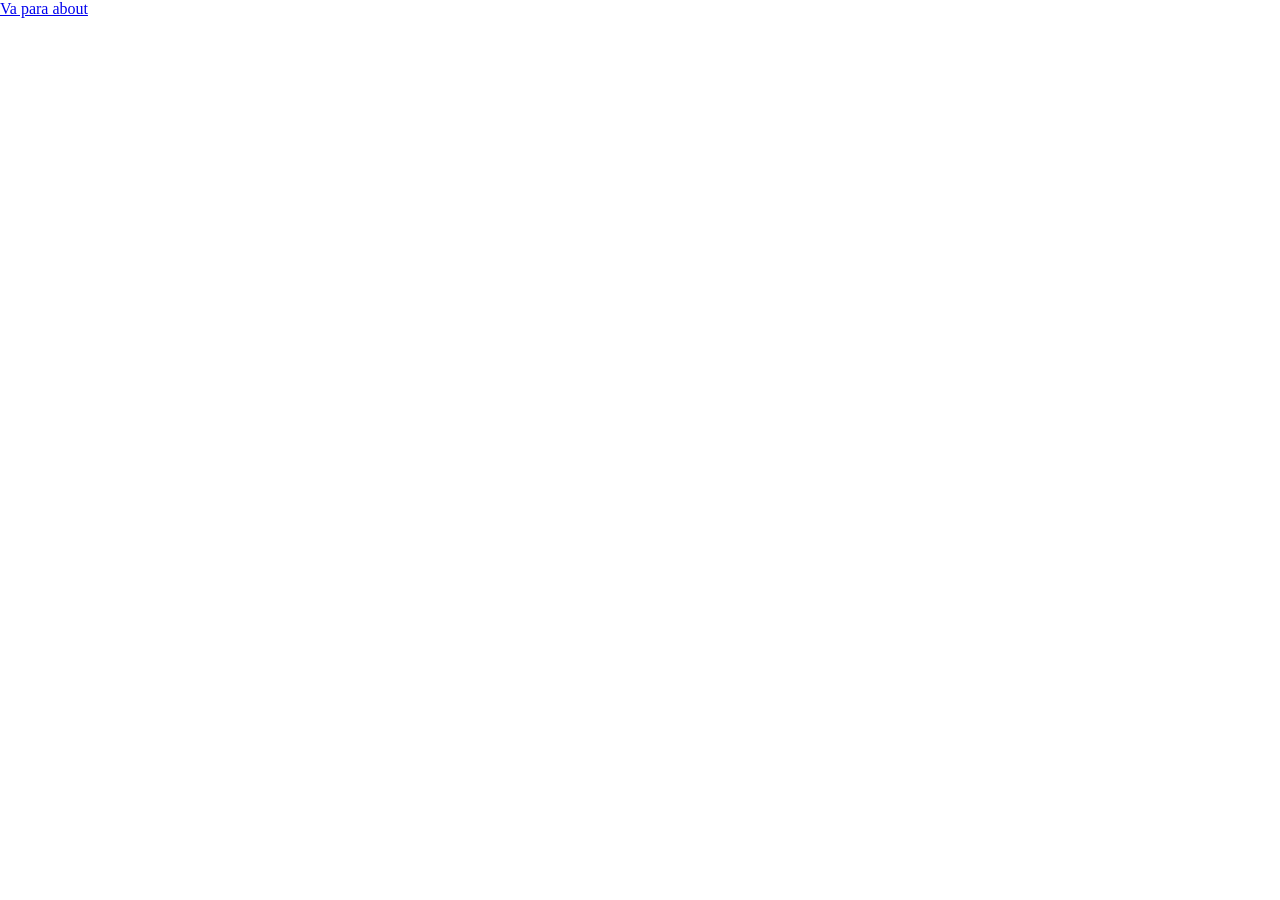
==== index.html @ 2a3c09eb "adicionando imagens, cores padrão, fontes e tamanho de letra padrão" ====
<!DOCTYPE html>
<html lang="pt-br">
<head>
  <link rel="preconnect" href="https://fonts.googleapis.com">
<link rel="preconnect" href="https://fonts.gstatic.com" crossorigin>

  <meta charset="UTF-8">
  <meta name="viewport" content="width=device-width, initial-scale=1.0">
  <title>Local Turístico</title>
  <link rel="stylesheet" href="style.css">
  <link href="https://fonts.googleapis.com/css2?family=Open+Sans:ital,wght@0,300..800;1,300..800&display=swap" rel="stylesheet">
</head>
<body>
  <a href="./about.html">Va para about</a>
</body>
</html>
---- style.css ----
*{
  margin: 0;
  padding: 0;
  box-sizing: border-box;
}
:root{
  --c-background-default:#F5F4F0;
  --c-border-primary:#D9D9D9;
  --c-text-primary:#1B1B1B;
  --c-text-secondary:#333333;
  --c-text-tertiary:#696969;
  --c-text-headline:#E1624F;
  --c-accent-blue:#0C51A7;
  --c-accent-orange:#E95E10;
  --c-accent-pink:#E5245E;
  --c-accent-purple:#591B98;
}
h1,h2,h3, .headline, p, .subtitle{
  font-family: "Open Sans", sans-serif;
}
h1,h2,h3,.headline{
  font-weight: bold;
}
p{
  font-weight: 400;
}
.subtitle{
  font-weight: italic;
}
h1{
  font-size: 36px;
}
h2{
  font-size: 32px;
}
h3{
  font-size: 28px;
}
.headline, p, .subtitle{
  font-size: 16px;
}
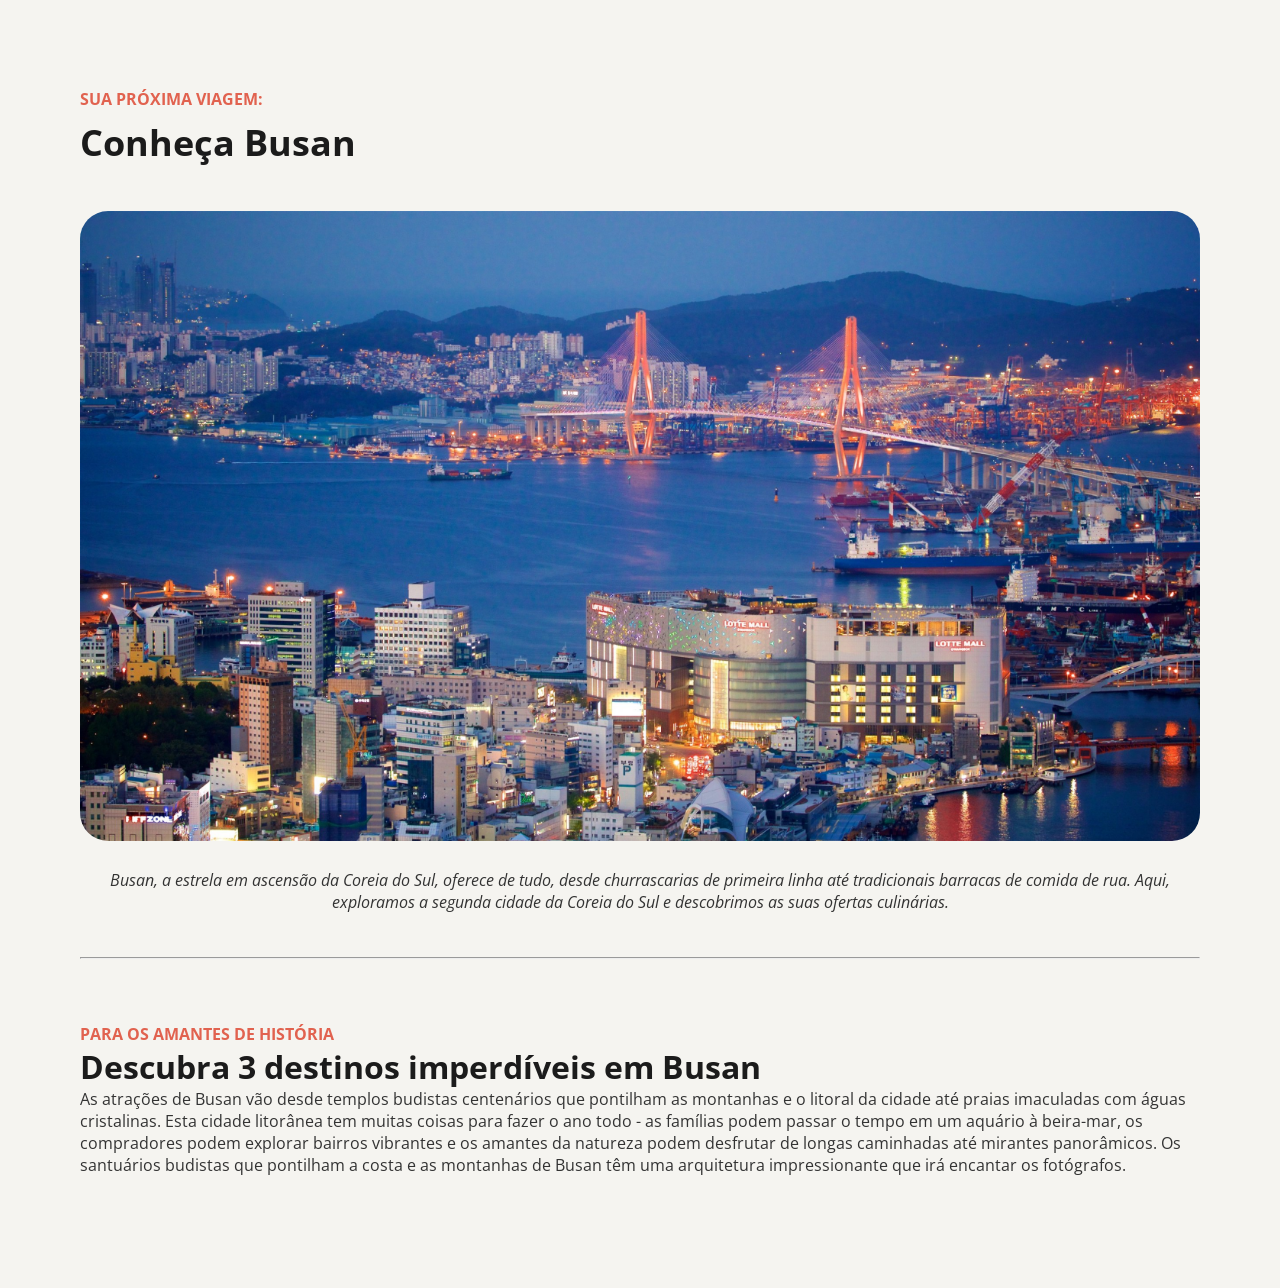
==== commit 6760d555: "formatei melhor a página inicial, ainda incompleta" ====
--- a/index.html
+++ b/index.html
@@ -2,15 +2,33 @@
 <html lang="pt-br">
 <head>
   <link rel="preconnect" href="https://fonts.googleapis.com">
-<link rel="preconnect" href="https://fonts.gstatic.com" crossorigin>
+  <link rel="preconnect" href="https://fonts.gstatic.com" crossorigin>
 
   <meta charset="UTF-8">
   <meta name="viewport" content="width=device-width, initial-scale=1.0">
   <title>Local Turístico</title>
+
   <link rel="stylesheet" href="style.css">
+
   <link href="https://fonts.googleapis.com/css2?family=Open+Sans:ital,wght@0,300..800;1,300..800&display=swap" rel="stylesheet">
 </head>
 <body>
-  <a href="./about.html">Va para about</a>
+  <main>
+    <span class="headline">Sua próxima viagem:</span>
+    <h1>Conheça Busan</h1>
+    <div id="apresentacao">
+      <img id="imagem_principal" src="./assets/Image_01.png" alt="">
+      <p class="subtitle">Busan, a estrela em ascensão da Coreia do Sul, oferece de tudo, desde churrascarias de primeira linha até tradicionais barracas de comida de rua. Aqui, exploramos a segunda cidade da Coreia do Sul e descobrimos as suas ofertas culinárias.</p>
+    </div>
+    <hr>
+    <div id="conteudo_secundario">
+      <span class="headline">Para os amantes de história</span>
+      <h2>Descubra 3 destinos imperdíveis em Busan</h2>
+      <p>As atrações de Busan vão desde templos budistas centenários que pontilham as montanhas e o litoral da cidade até praias imaculadas com águas cristalinas. Esta cidade litorânea tem muitas coisas para fazer o ano todo - as famílias podem passar o tempo em um aquário à beira-mar, os compradores podem explorar bairros vibrantes e os amantes da natureza podem desfrutar de longas caminhadas até mirantes panorâmicos.
+      Os santuários budistas que pontilham a costa e as montanhas de Busan têm uma arquitetura impressionante que irá encantar os fotógrafos.</p>
+
+    </div>
+    <!-- <a href="./about.html">Va para about</a> -->
+  </main>
 </body>
 </html>
--- a/style.css
+++ b/style.css
@@ -22,10 +22,10 @@
   font-weight: bold;
 }
 p{
-  font-weight: 400;
+  font-style: normal;
 }
 .subtitle{
-  font-weight: italic;
+  font-style: italic;
 }
 h1{
   font-size: 36px;
@@ -38,4 +38,49 @@
 }
 .headline, p, .subtitle{
   font-size: 16px;
+}
+h1, h2, h3{
+  color: var(--c-text-primary);
+}
+p, .subtitle{
+  color: var(--c-text-secondary);
+}
+.headline{
+  color: var(--c-text-headline);
+}
+
+body{
+  background-color: var(--c-background-default);
+}
+main{
+  width: 100%;
+  max-width: 1280px;
+  display: flex;
+  flex-direction: column;
+  justify-content: center;
+  margin: auto;
+  padding: 88px 80px 48px;
+}
+.headline{
+  line-height: 22px;
+  text-transform: uppercase;
+}
+h1{
+  margin-top: 8px;
+  line-height: 49px;
+}
+#apresentacao{
+  margin:40px 0;
+  padding: 4px 0;
+}
+#imagem_principal{
+  width: 100%;
+  border-radius: 28px;
+}
+.subtitle{
+  margin-top: 24px;
+  text-align: center;
+}
+#conteudo_secundario{
+  margin:64px 0;
 }
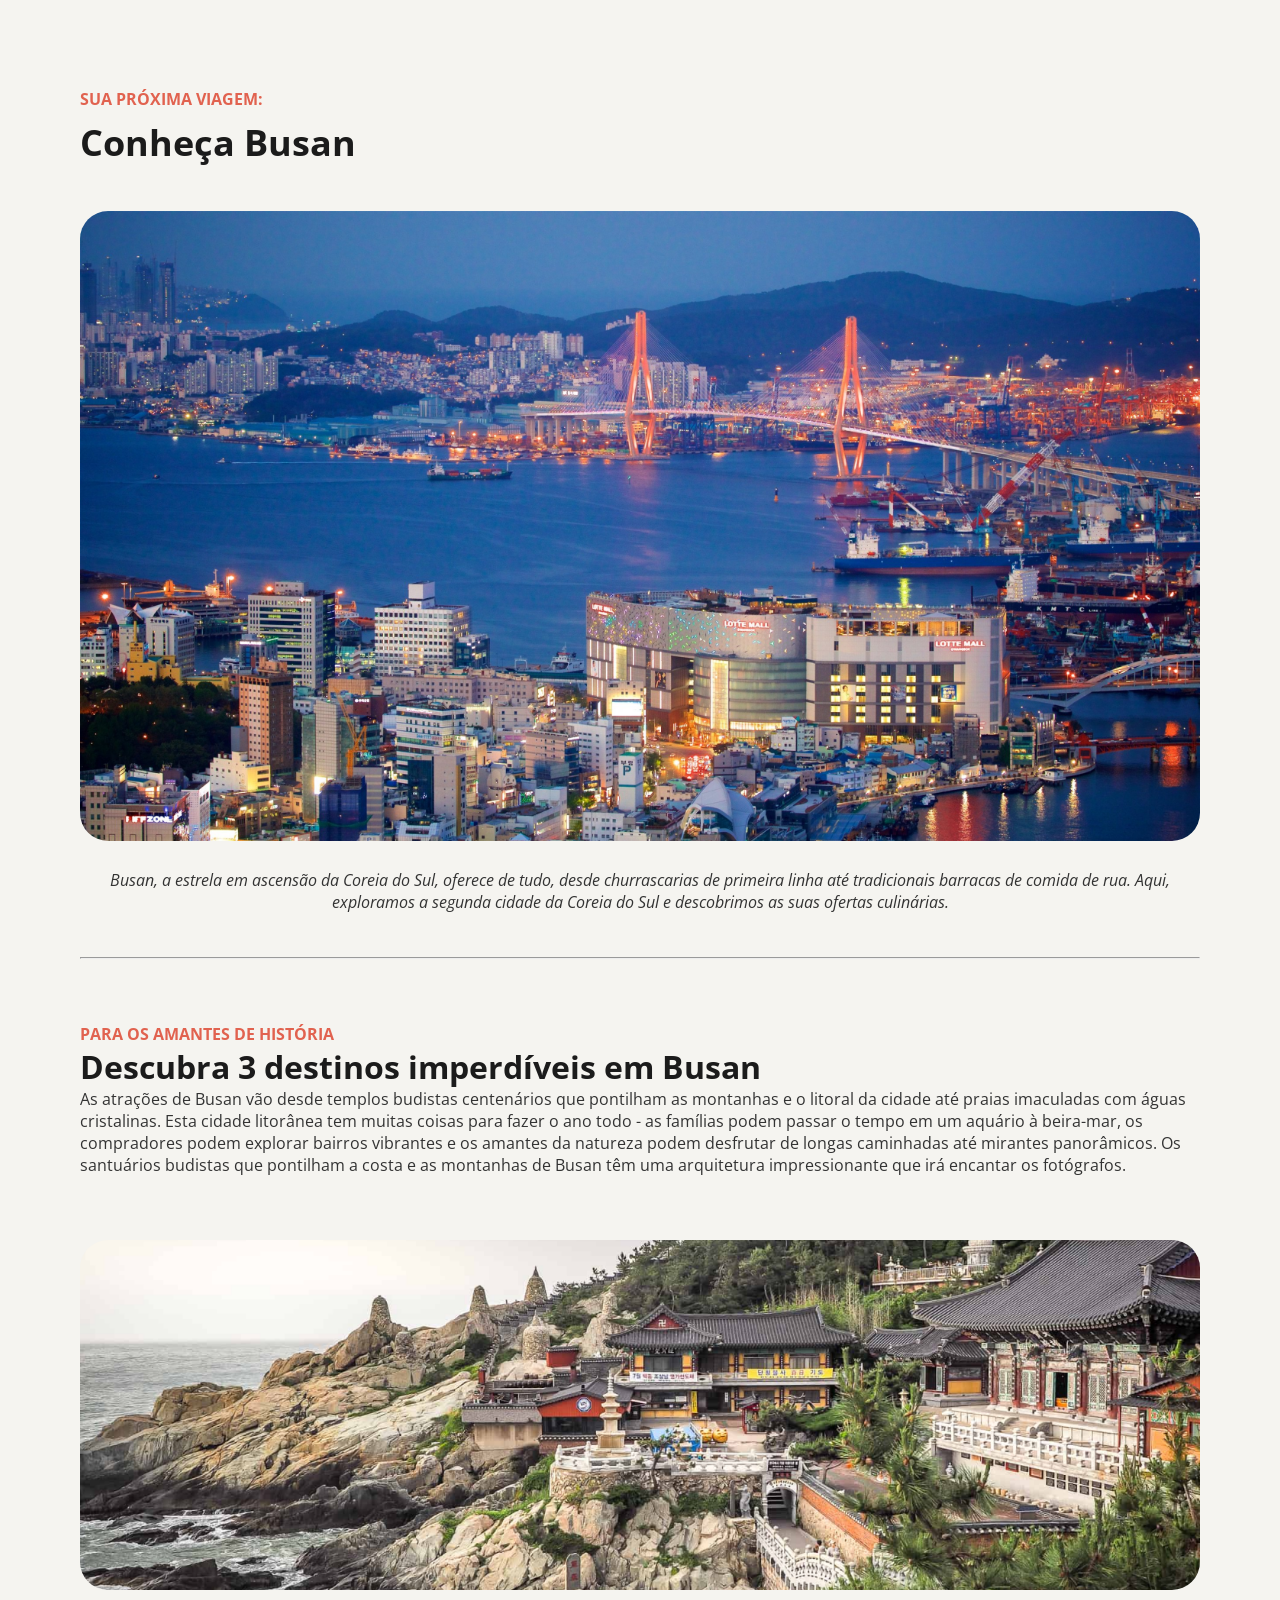
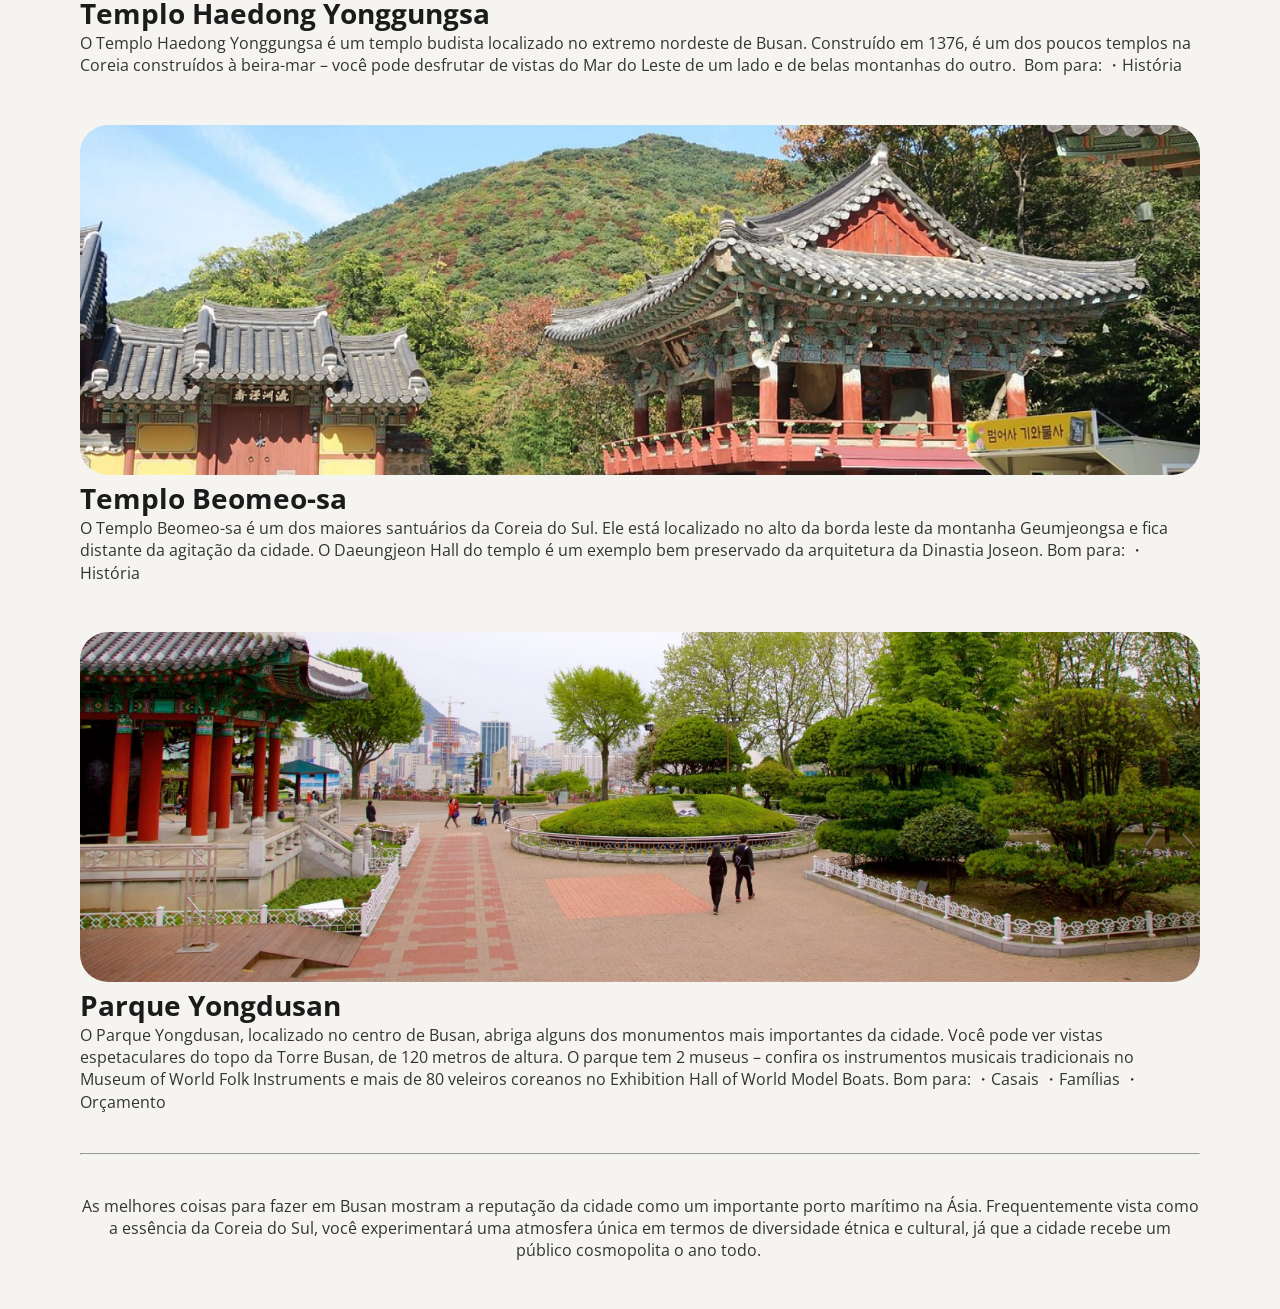
==== commit 010a35ef: "deixando a estrutura mais bonita com css" ====
--- a/index.html
+++ b/index.html
@@ -21,13 +21,50 @@
       <p class="subtitle">Busan, a estrela em ascensão da Coreia do Sul, oferece de tudo, desde churrascarias de primeira linha até tradicionais barracas de comida de rua. Aqui, exploramos a segunda cidade da Coreia do Sul e descobrimos as suas ofertas culinárias.</p>
     </div>
     <hr>
-    <div id="conteudo_secundario">
-      <span class="headline">Para os amantes de história</span>
-      <h2>Descubra 3 destinos imperdíveis em Busan</h2>
-      <p>As atrações de Busan vão desde templos budistas centenários que pontilham as montanhas e o litoral da cidade até praias imaculadas com águas cristalinas. Esta cidade litorânea tem muitas coisas para fazer o ano todo - as famílias podem passar o tempo em um aquário à beira-mar, os compradores podem explorar bairros vibrantes e os amantes da natureza podem desfrutar de longas caminhadas até mirantes panorâmicos.
-      Os santuários budistas que pontilham a costa e as montanhas de Busan têm uma arquitetura impressionante que irá encantar os fotógrafos.</p>
+    <article>
+      <div id="conteudo_secundario">
+        <span class="headline">Para os amantes de história</span>
+        <h2>Descubra 3 destinos imperdíveis em Busan</h2>
+        <p>As atrações de Busan vão desde templos budistas centenários que pontilham as montanhas e o litoral da cidade até praias imaculadas com águas cristalinas. Esta cidade litorânea tem muitas coisas para fazer o ano todo - as famílias podem passar o tempo em um aquário à beira-mar, os compradores podem explorar bairros vibrantes e os amantes da natureza podem desfrutar de longas caminhadas até mirantes panorâmicos.
+        Os santuários budistas que pontilham a costa e as montanhas de Busan têm uma arquitetura impressionante que irá encantar os fotógrafos.</p>
+      </div>
+      <section id="conteudo_descritivo">
+        <div>
+          <img class="imagens_cortadas" src="./assets/Image_02.png" alt="">
+          <h3>Templo Haedong Yonggungsa</h3>
+          <p>
+            O Templo Haedong Yonggungsa é um templo budista localizado no extremo nordeste de Busan. Construído em 1376, é um dos poucos templos na Coreia construídos à beira-mar – você pode desfrutar de vistas do Mar do Leste de um lado e de belas montanhas do outro. 
 
-    </div>
+Bom para:
+・História
+          </p>
+        </div>
+        <div>
+          <img class="imagens_cortadas" src="./assets/Image_03.png" alt="">
+          <h3>Templo Beomeo-sa</h3>
+          <p>
+            O Templo Beomeo-sa é um dos maiores santuários da Coreia do Sul. Ele está localizado no alto da borda leste da montanha Geumjeongsa e fica distante da agitação da cidade. O Daeungjeon Hall do templo é um exemplo bem preservado da arquitetura da Dinastia Joseon.
+
+Bom para: 
+・História
+          </p>
+        </div>
+        <div>
+          <img class="imagens_cortadas" id="imagem_final" src="./assets/Image_04.png" alt="">
+          <h3>Parque Yongdusan</h3>
+          <p>
+            O Parque Yongdusan, localizado no centro de Busan, abriga alguns dos monumentos mais importantes da cidade. Você pode ver vistas espetaculares do topo da Torre Busan, de 120 metros de altura. O parque tem 2 museus – confira os instrumentos musicais tradicionais no Museum of World Folk Instruments e mais de 80 veleiros coreanos no Exhibition Hall of World Model Boats.
+
+Bom para: 
+・Casais
+・Famílias
+・Orçamento
+          </p>
+        </div>
+      </section>
+      <hr>
+      <p>As melhores coisas para fazer em Busan mostram a reputação da cidade como um importante porto marítimo na Ásia. Frequentemente vista como a essência da Coreia do Sul, você experimentará uma atmosfera única em termos de diversidade étnica e cultural, já que a cidade recebe um público cosmopolita o ano todo. </p>
+    </article>
     <!-- <a href="./about.html">Va para about</a> -->
   </main>
 </body>
--- a/style.css
+++ b/style.css
@@ -70,12 +70,19 @@
   line-height: 49px;
 }
 #apresentacao{
-  margin:40px 0;
+  margin:40px 0 0;
   padding: 4px 0;
 }
-#imagem_principal{
+img{
   width: 100%;
   border-radius: 28px;
+}
+.imagens_cortadas{
+  height: 350px;
+  object-fit: cover;
+}
+#imagem_final{
+  object-position: bottom;
 }
 .subtitle{
   margin-top: 24px;
@@ -83,4 +90,16 @@
 }
 #conteudo_secundario{
   margin:64px 0;
+}
+#conteudo_descritivo{
+  display: flex;
+  flex-direction: column;
+  gap: 48px;
+}
+hr{
+  margin-top: 40px;
+}
+article>p:last-child{
+  margin-top: 40px;
+  text-align: center;
 }
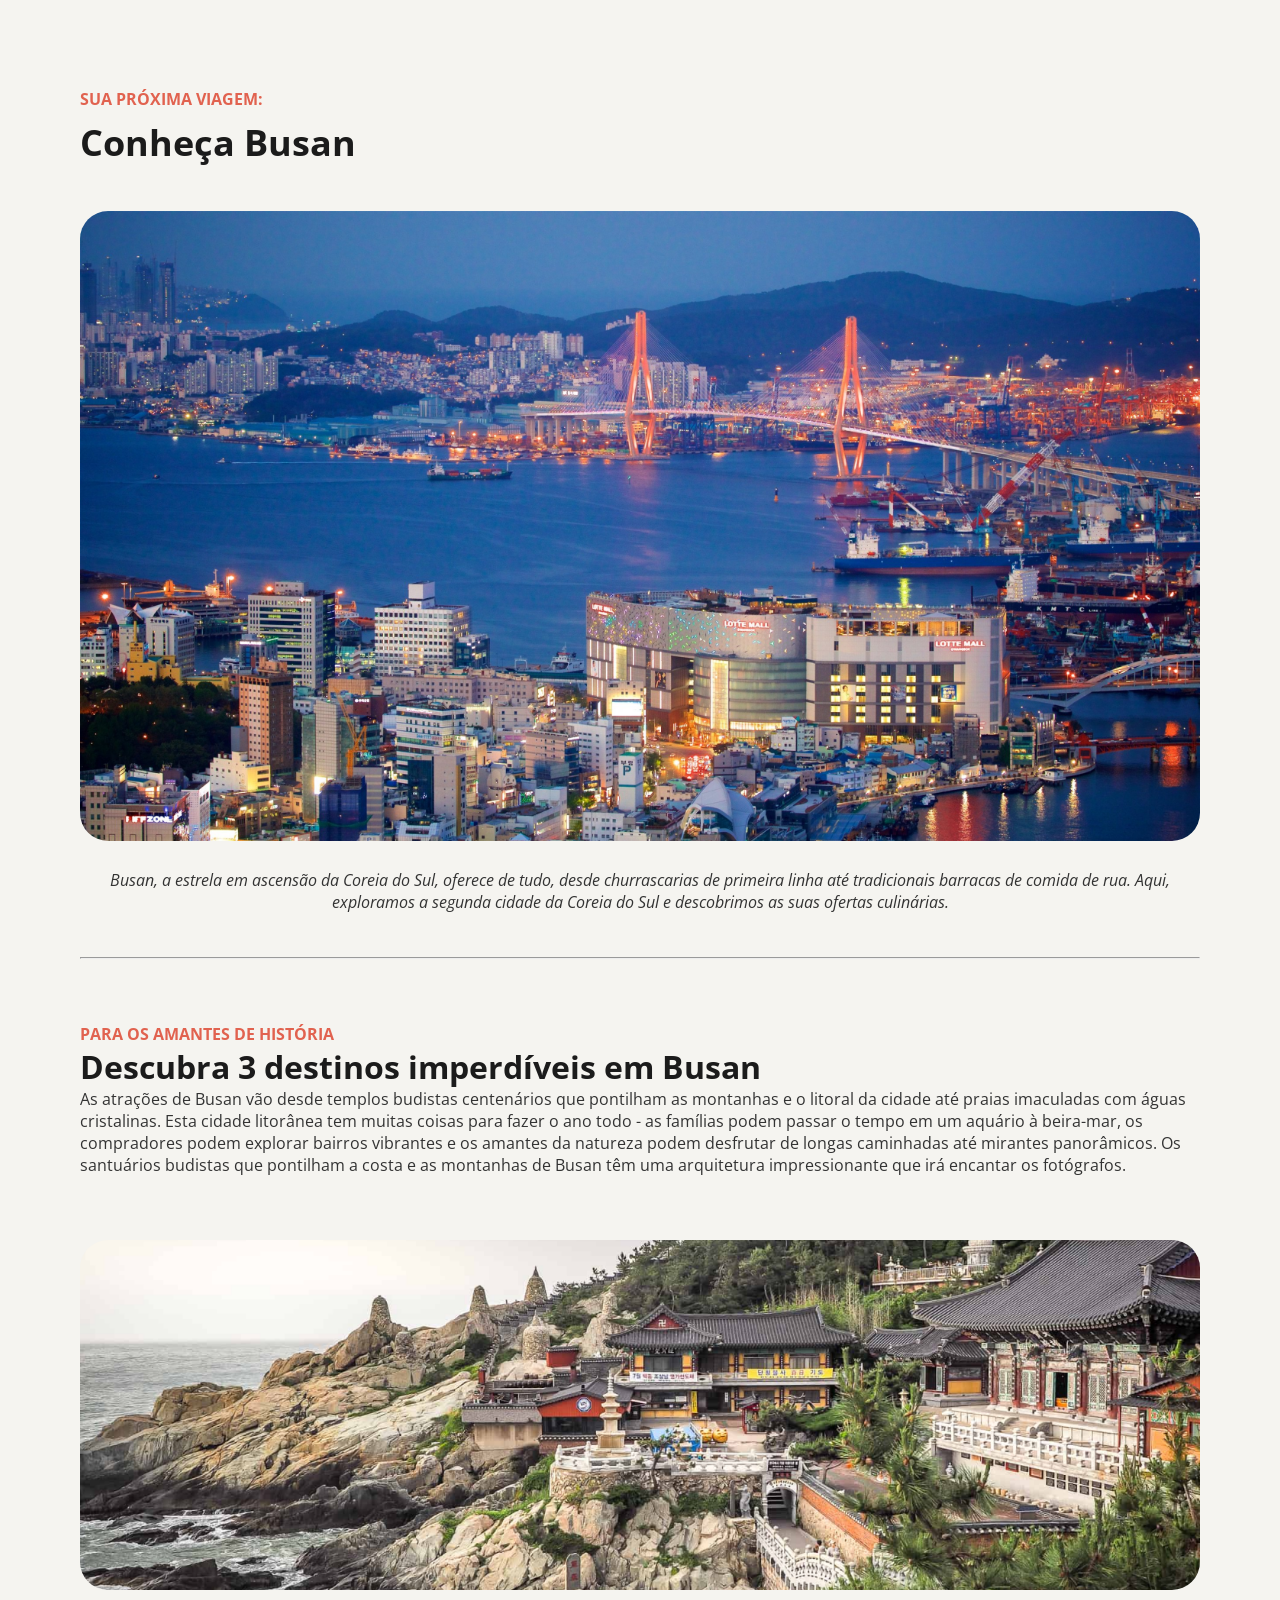
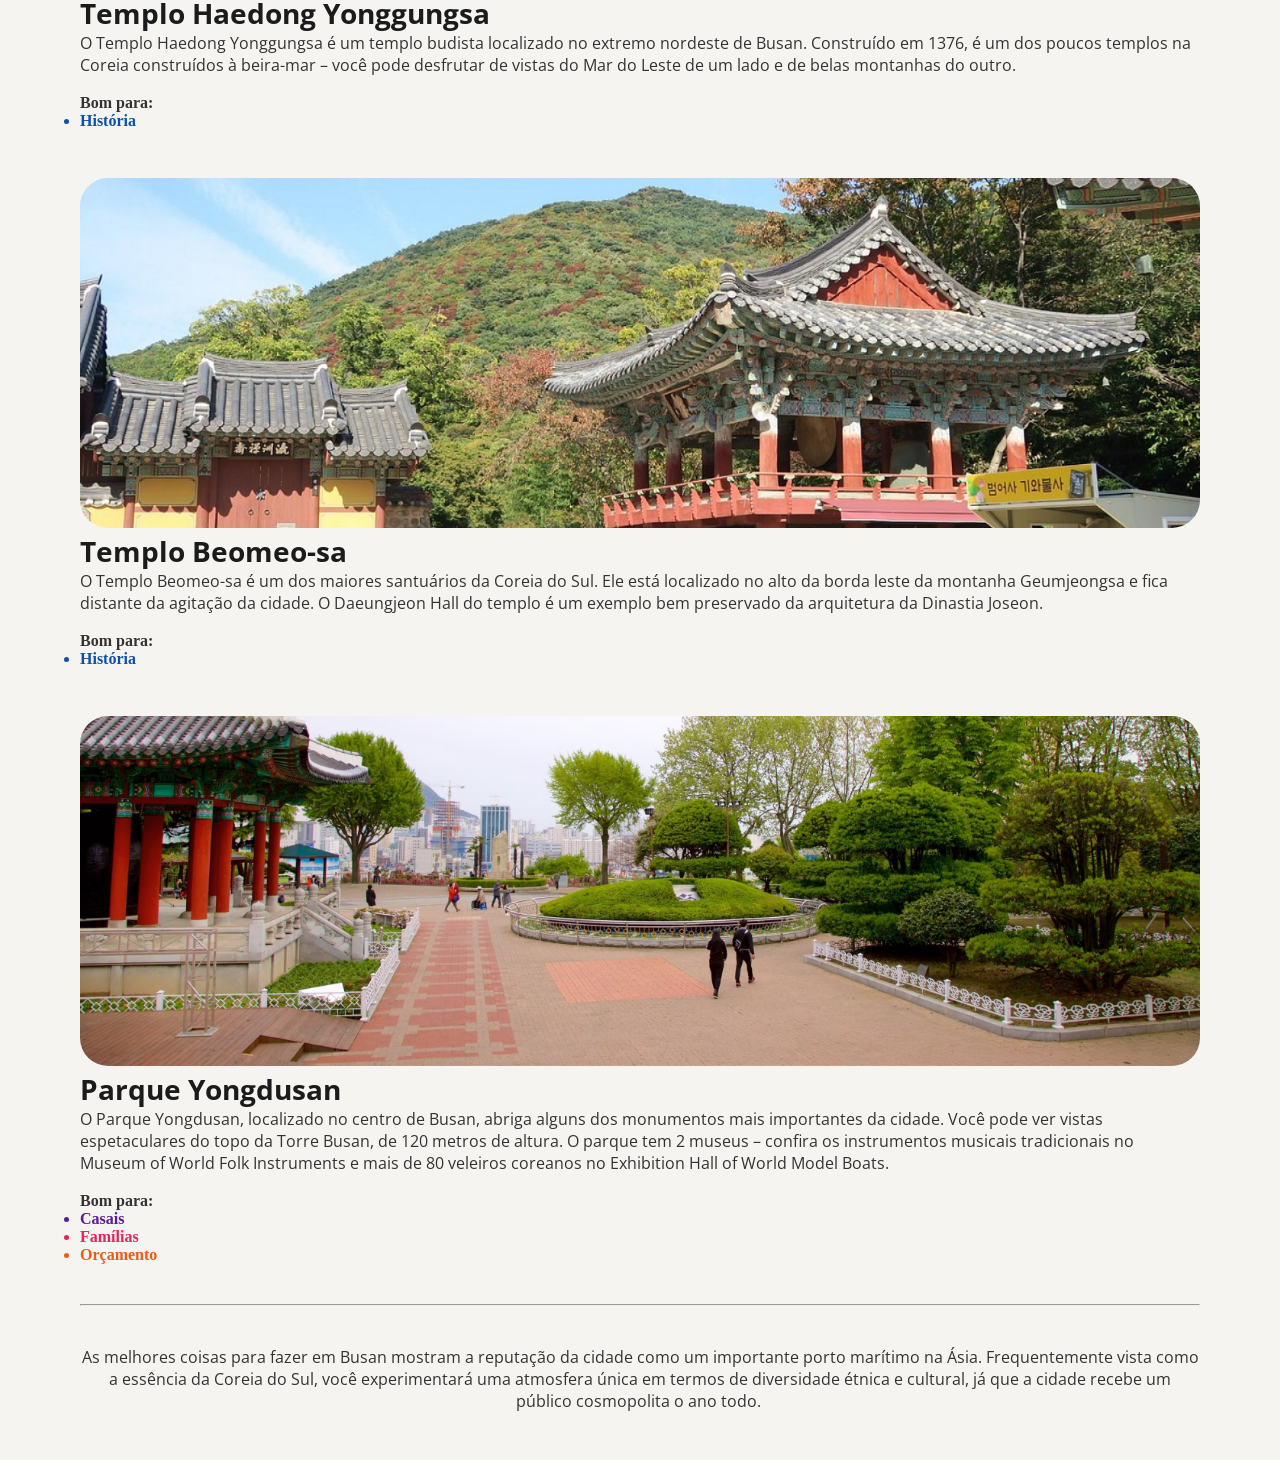
==== commit 637a2862: "atualizando as listas" ====
--- a/index.html
+++ b/index.html
@@ -34,32 +34,38 @@
           <h3>Templo Haedong Yonggungsa</h3>
           <p>
             O Templo Haedong Yonggungsa é um templo budista localizado no extremo nordeste de Busan. Construído em 1376, é um dos poucos templos na Coreia construídos à beira-mar – você pode desfrutar de vistas do Mar do Leste de um lado e de belas montanhas do outro. 
-
-Bom para:
-・História
-          </p>
+            </p>
+            <br/>
+            <strong>Bom para:</strong>
+            <ul class="historia">
+              <li>História</li>
+            </ul>
         </div>
         <div>
           <img class="imagens_cortadas" src="./assets/Image_03.png" alt="">
           <h3>Templo Beomeo-sa</h3>
           <p>
             O Templo Beomeo-sa é um dos maiores santuários da Coreia do Sul. Ele está localizado no alto da borda leste da montanha Geumjeongsa e fica distante da agitação da cidade. O Daeungjeon Hall do templo é um exemplo bem preservado da arquitetura da Dinastia Joseon.
-
-Bom para: 
-・História
-          </p>
+            </p>
+            <br/>
+            <strong>Bom para:</strong>
+            <ul class="historia">
+              <li>História</li>
+            </ul>
         </div>
         <div>
           <img class="imagens_cortadas" id="imagem_final" src="./assets/Image_04.png" alt="">
           <h3>Parque Yongdusan</h3>
           <p>
             O Parque Yongdusan, localizado no centro de Busan, abriga alguns dos monumentos mais importantes da cidade. Você pode ver vistas espetaculares do topo da Torre Busan, de 120 metros de altura. O parque tem 2 museus – confira os instrumentos musicais tradicionais no Museum of World Folk Instruments e mais de 80 veleiros coreanos no Exhibition Hall of World Model Boats.
-
-Bom para: 
-・Casais
-・Famílias
-・Orçamento
-          </p>
+            </p>
+            <br/>
+            <strong>Bom para:</strong>
+            <ul>
+              <li>Casais</li>
+              <li>Famílias</li>
+              <li>Orçamento</li>
+            </ul>
         </div>
       </section>
       <hr>
--- a/style.css
+++ b/style.css
@@ -18,7 +18,7 @@
 h1,h2,h3, .headline, p, .subtitle{
   font-family: "Open Sans", sans-serif;
 }
-h1,h2,h3,.headline{
+h1,h2,h3,.headline, li{
   font-weight: bold;
 }
 p{
@@ -36,13 +36,13 @@
 h3{
   font-size: 28px;
 }
-.headline, p, .subtitle{
+.headline, p, .subtitle, strong{
   font-size: 16px;
 }
 h1, h2, h3{
   color: var(--c-text-primary);
 }
-p, .subtitle{
+p, .subtitle, strong{
   color: var(--c-text-secondary);
 }
 .headline{
@@ -102,4 +102,18 @@
 article>p:last-child{
   margin-top: 40px;
   text-align: center;
-}+}
+li:nth-child(1){
+  color: var(--c-accent-purple);
+}
+li:nth-child(2){
+  color: var(--c-accent-pink);
+}
+li:nth-child(3){
+  color: var(--c-accent-orange);
+}
+
+.historia>li:nth-child(-n+2){
+  color: var(--c-accent-blue);
+}
+
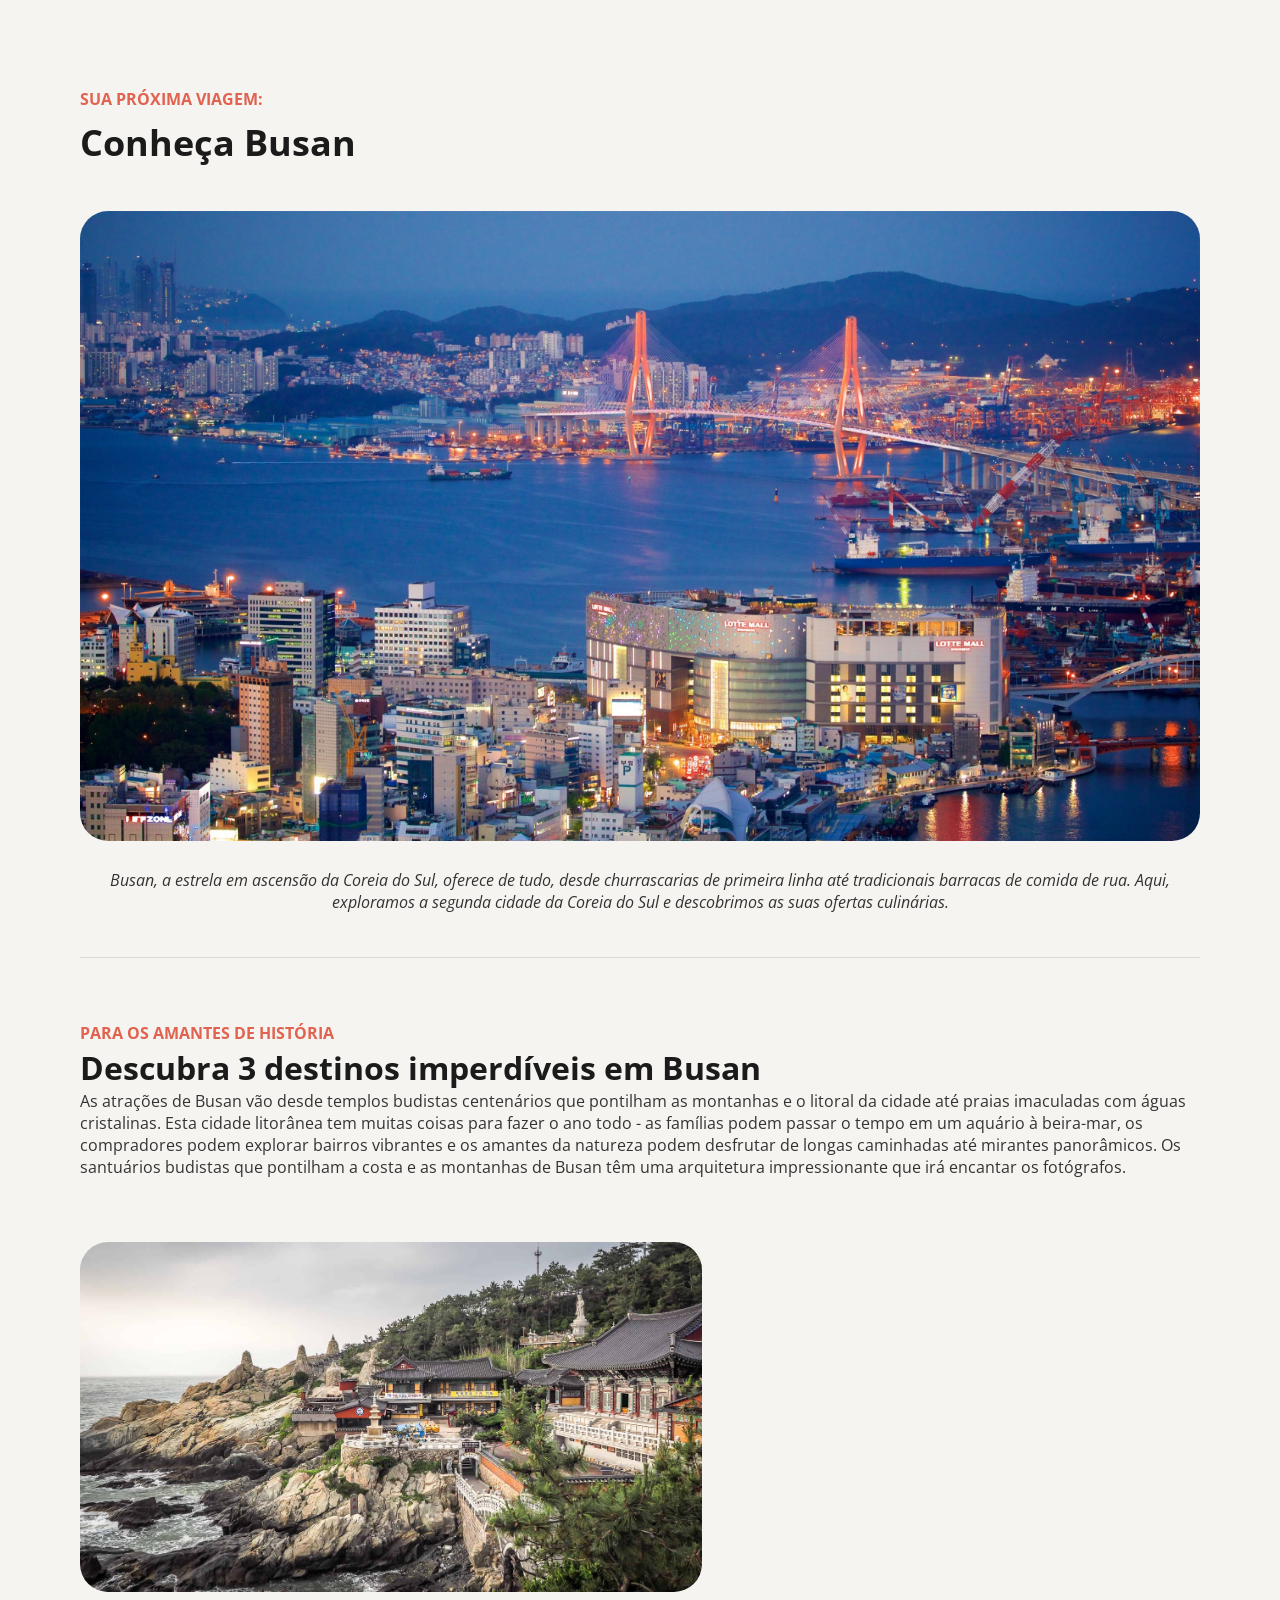
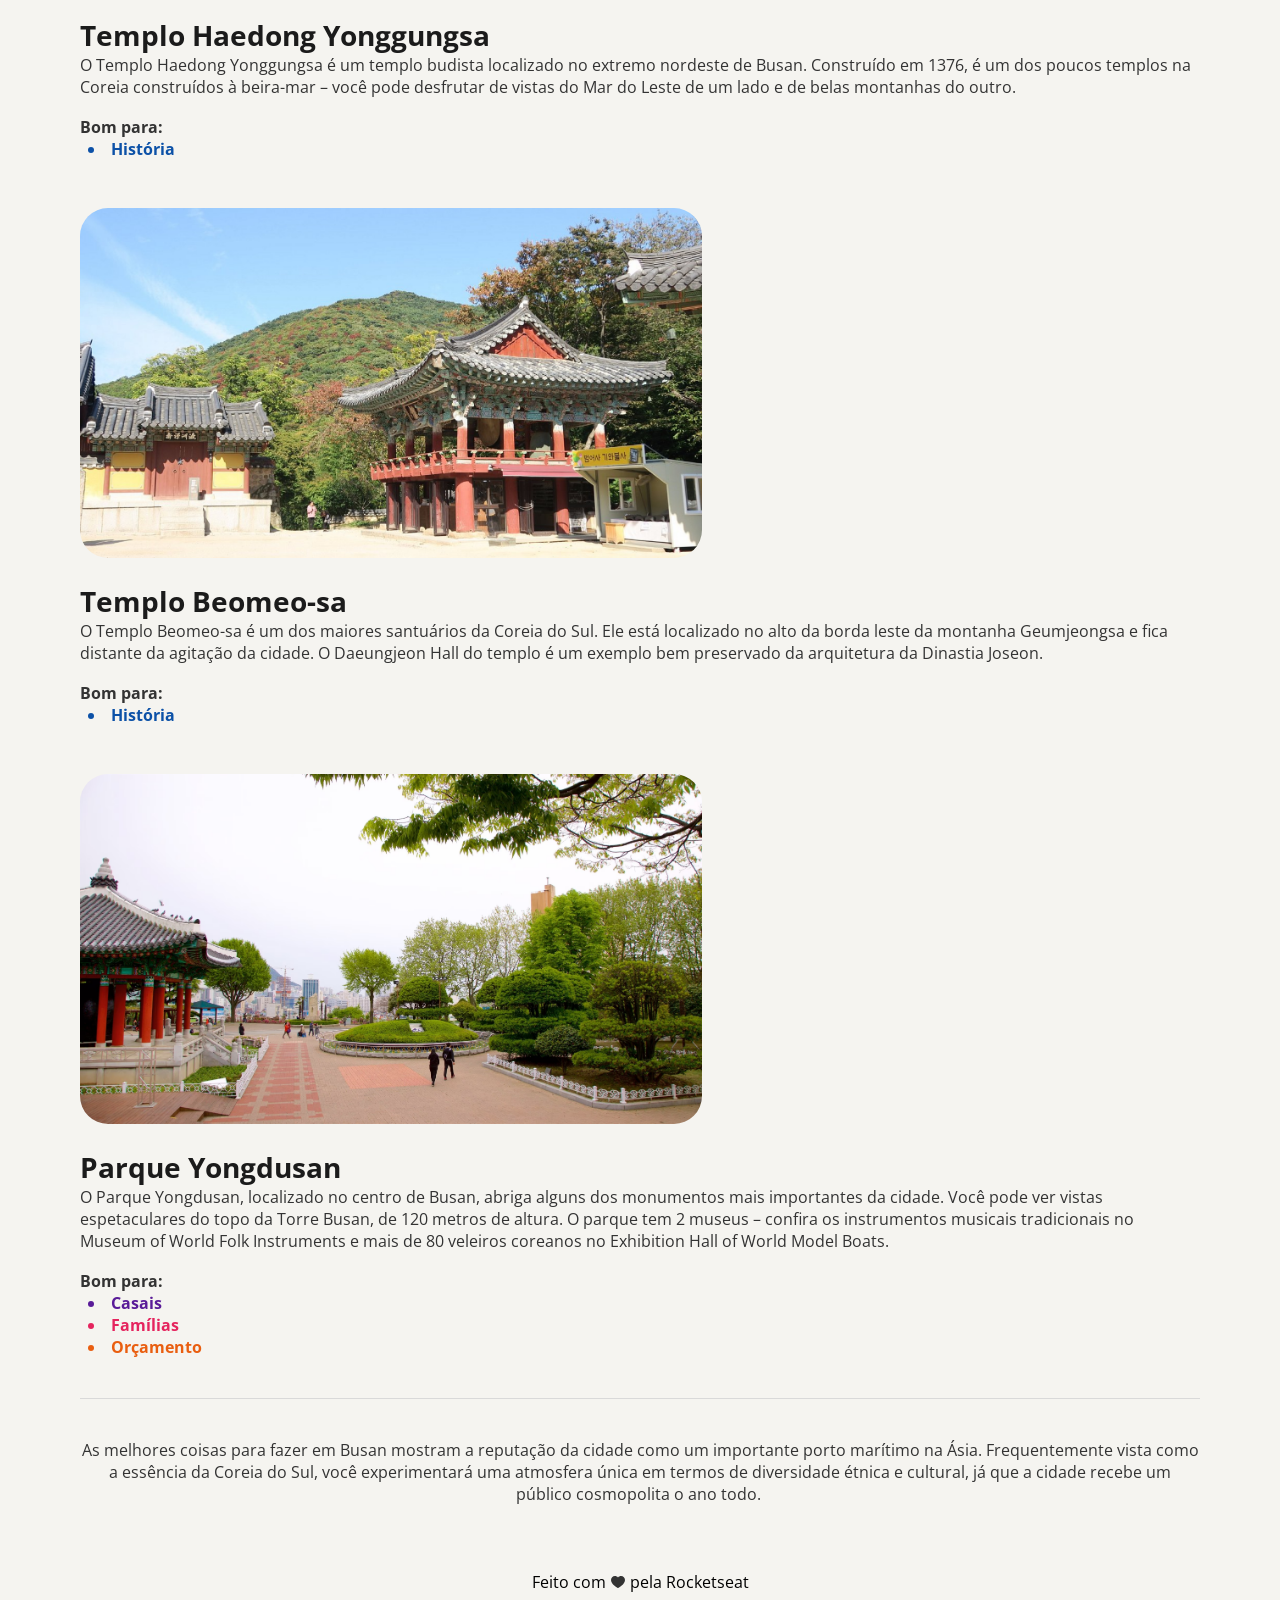
==== commit 0436d5cf: "diversos ajustos de espaço e footer adicionado" ====
--- a/index.html
+++ b/index.html
@@ -13,9 +13,12 @@
   <link href="https://fonts.googleapis.com/css2?family=Open+Sans:ital,wght@0,300..800;1,300..800&display=swap" rel="stylesheet">
 </head>
 <body>
+  
   <main>
-    <span class="headline">Sua próxima viagem:</span>
-    <h1>Conheça Busan</h1>
+    <header>
+      <span class="headline">Sua próxima viagem:</span>
+      <h1>Conheça Busan</h1>
+    </header>
     <div id="apresentacao">
       <img id="imagem_principal" src="./assets/Image_01.png" alt="">
       <p class="subtitle">Busan, a estrela em ascensão da Coreia do Sul, oferece de tudo, desde churrascarias de primeira linha até tradicionais barracas de comida de rua. Aqui, exploramos a segunda cidade da Coreia do Sul e descobrimos as suas ofertas culinárias.</p>
@@ -71,6 +74,13 @@
       <hr>
       <p>As melhores coisas para fazer em Busan mostram a reputação da cidade como um importante porto marítimo na Ásia. Frequentemente vista como a essência da Coreia do Sul, você experimentará uma atmosfera única em termos de diversidade étnica e cultural, já que a cidade recebe um público cosmopolita o ano todo. </p>
     </article>
+    <footer>
+      <span>Feito com</span>
+      <div id="caixa_svg">
+        <img id="coracao" src="./assets/coracao.svg" alt="">
+      </div>
+      <span>pela Rocketseat</span>
+    </footer>
     <!-- <a href="./about.html">Va para about</a> -->
   </main>
 </body>
--- a/style.css
+++ b/style.css
@@ -15,7 +15,7 @@
   --c-accent-pink:#E5245E;
   --c-accent-purple:#591B98;
 }
-h1,h2,h3, .headline, p, .subtitle{
+h1,h2,h3, .headline, p, .subtitle, li, strong, footer{
   font-family: "Open Sans", sans-serif;
 }
 h1,h2,h3,.headline, li{
@@ -29,12 +29,18 @@
 }
 h1{
   font-size: 36px;
+  margin-top: 8px;
+  line-height: 49px;
 }
 h2{
   font-size: 32px;
+  margin-top: 2px;
+  line-height: 44px;
 }
 h3{
   font-size: 28px;
+  margin-top: 20px;
+  line-height: 38px;
 }
 .headline, p, .subtitle, strong{
   font-size: 16px;
@@ -47,6 +53,8 @@
 }
 .headline{
   color: var(--c-text-headline);
+  line-height: 22px;
+  text-transform: uppercase;
 }
 
 body{
@@ -61,20 +69,13 @@
   margin: auto;
   padding: 88px 80px 48px;
 }
-.headline{
-  line-height: 22px;
-  text-transform: uppercase;
-}
-h1{
-  margin-top: 8px;
-  line-height: 49px;
-}
+
 #apresentacao{
   margin:40px 0 0;
   padding: 4px 0;
 }
 img{
-  width: 100%;
+  max-width: 100%;
   border-radius: 28px;
 }
 .imagens_cortadas{
@@ -91,17 +92,30 @@
 #conteudo_secundario{
   margin:64px 0;
 }
+#contexto_secundario>p{
+  margin-top: 8px;  
+}
+
 #conteudo_descritivo{
   display: flex;
   flex-direction: column;
   gap: 48px;
 }
+#contexto_descritivo>p{
+  margin-top: 4px;  
+}
 hr{
   margin-top: 40px;
+  border:none;
+  border-top: 1px solid var(--c-border-primary);  
 }
 article>p:last-child{
   margin-top: 40px;
   text-align: center;
+}
+li{
+  list-style-position:inside;
+  padding-left:8px;
 }
 li:nth-child(1){
   color: var(--c-accent-purple);
@@ -113,7 +127,29 @@
   color: var(--c-accent-orange);
 }
 
-.historia>li:nth-child(-n+2){
+.historia>li:nth-child(-n+1){
   color: var(--c-accent-blue);
 }
+footer{
+  display:flex;
+  margin-top: 65px;
+  justify-content: center;
+  align-items: center;
+  text-align: center;
+  line-height: 24px;
+  
+}
+#caixa_svg{
+  width: 16px;
+  height: 16px;
+  margin: 4px;
+  display: flex;
+  align-items: center;
+  justify-content: center;
 
+}
+#coracao{
+  width: 14px;
+  height: 12px;
+  border-radius: 0;
+}
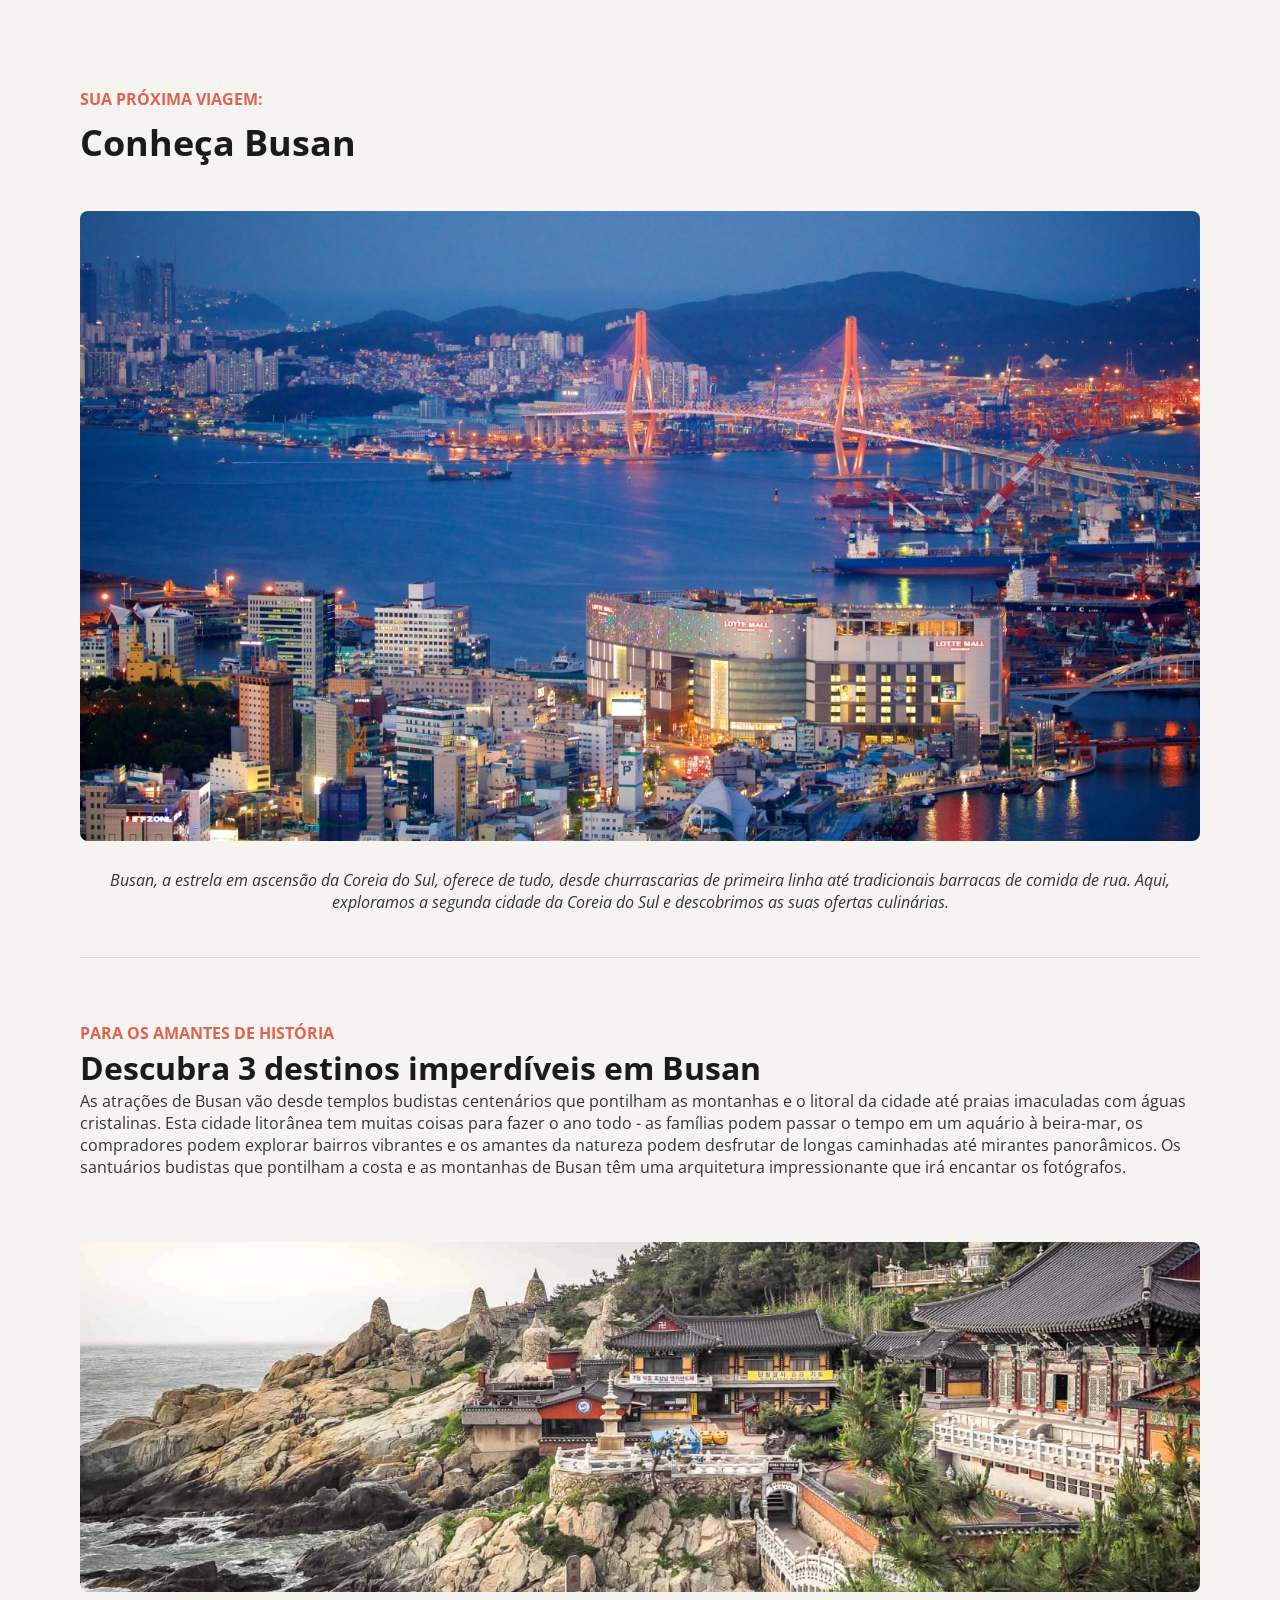
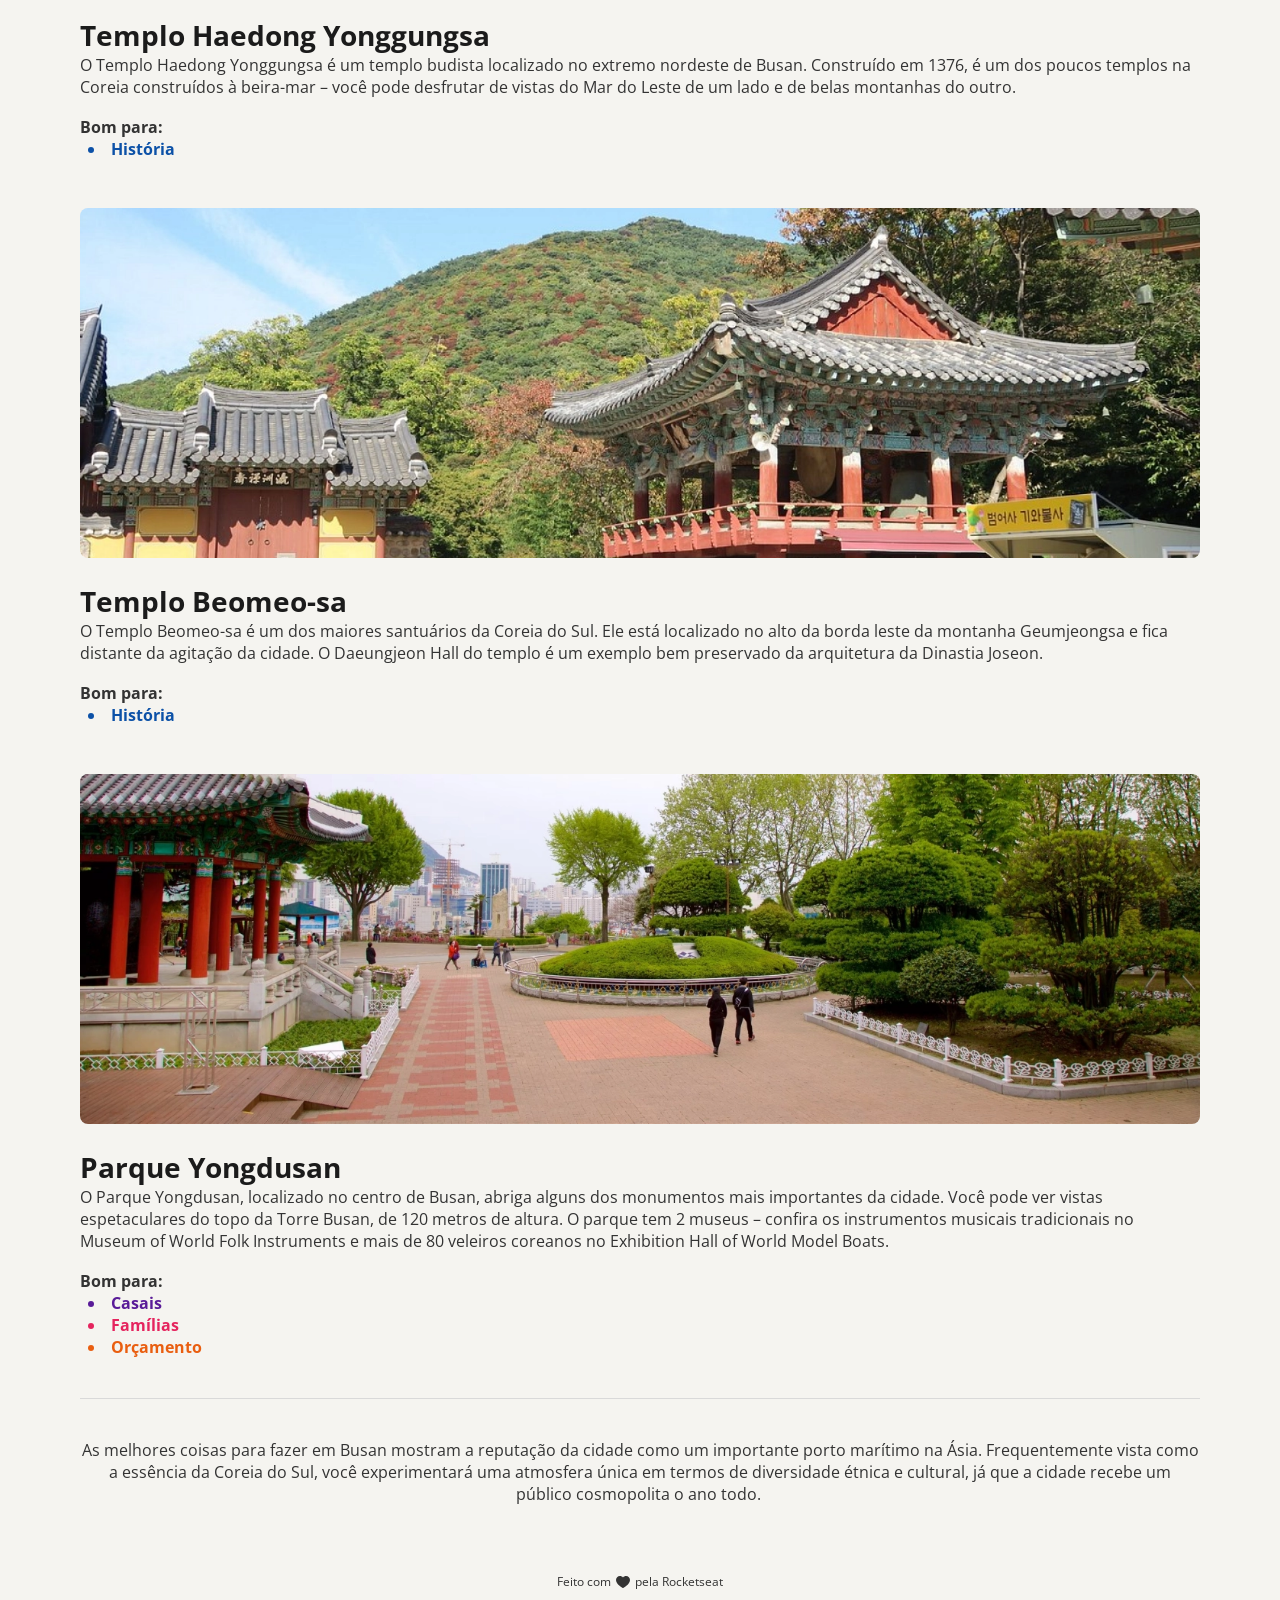
==== commit 52c2f1fc: "alterando o formato das imagens para carregamento mais rapido" ====
--- a/index.html
+++ b/index.html
@@ -20,7 +20,7 @@
       <h1>Conheça Busan</h1>
     </header>
     <div id="apresentacao">
-      <img id="imagem_principal" src="./assets/Image_01.png" alt="">
+      <img id="imagem_principal" src="./assets/Image_01.webp" alt="">
       <p class="subtitle">Busan, a estrela em ascensão da Coreia do Sul, oferece de tudo, desde churrascarias de primeira linha até tradicionais barracas de comida de rua. Aqui, exploramos a segunda cidade da Coreia do Sul e descobrimos as suas ofertas culinárias.</p>
     </div>
     <hr>
@@ -33,7 +33,7 @@
       </div>
       <section id="conteudo_descritivo">
         <div>
-          <img class="imagens_cortadas" src="./assets/Image_02.png" alt="">
+          <img class="imagens_cortadas" src="./assets/Image_02.webp" alt="">
           <h3>Templo Haedong Yonggungsa</h3>
           <p>
             O Templo Haedong Yonggungsa é um templo budista localizado no extremo nordeste de Busan. Construído em 1376, é um dos poucos templos na Coreia construídos à beira-mar – você pode desfrutar de vistas do Mar do Leste de um lado e de belas montanhas do outro. 
@@ -45,7 +45,7 @@
             </ul>
         </div>
         <div>
-          <img class="imagens_cortadas" src="./assets/Image_03.png" alt="">
+          <img class="imagens_cortadas" src="./assets/Image_03.webp" alt="">
           <h3>Templo Beomeo-sa</h3>
           <p>
             O Templo Beomeo-sa é um dos maiores santuários da Coreia do Sul. Ele está localizado no alto da borda leste da montanha Geumjeongsa e fica distante da agitação da cidade. O Daeungjeon Hall do templo é um exemplo bem preservado da arquitetura da Dinastia Joseon.
@@ -57,7 +57,7 @@
             </ul>
         </div>
         <div>
-          <img class="imagens_cortadas" id="imagem_final" src="./assets/Image_04.png" alt="">
+          <img class="imagens_cortadas" id="imagem_final" src="./assets/Image_04.webp" alt="">
           <h3>Parque Yongdusan</h3>
           <p>
             O Parque Yongdusan, localizado no centro de Busan, abriga alguns dos monumentos mais importantes da cidade. Você pode ver vistas espetaculares do topo da Torre Busan, de 120 metros de altura. O parque tem 2 museus – confira os instrumentos musicais tradicionais no Museum of World Folk Instruments e mais de 80 veleiros coreanos no Exhibition Hall of World Model Boats.
--- a/style.css
+++ b/style.css
@@ -26,71 +26,72 @@
 }
 .subtitle{
   font-style: italic;
+  margin-top: 2px;
+  text-align: center;
 }
 h1{
-  font-size: 36px;
-  margin-top: 8px;
-  line-height: 49px;
+  font-size: 18px;
+  margin-top: 4px;
+  line-height: 25px;
 }
 h2{
-  font-size: 32px;
+  font-size: 16px;
   margin-top: 2px;
-  line-height: 44px;
+  line-height: 22px;
 }
 h3{
-  font-size: 28px;
-  margin-top: 20px;
-  line-height: 38px;
-}
-.headline, p, .subtitle, strong{
-  font-size: 16px;
+  font-size: 14px;
+  margin-top: 4px;
+  line-height: 19px;
+}
+.headline, p, .subtitle, strong,li, footer{
+  font-size: 12px;
 }
 h1, h2, h3{
   color: var(--c-text-primary);
 }
-p, .subtitle, strong{
+p, .subtitle, strong, footer{
   color: var(--c-text-secondary);
 }
 .headline{
   color: var(--c-text-headline);
-  line-height: 22px;
   text-transform: uppercase;
 }
 
 body{
   background-color: var(--c-background-default);
+  padding: 22px 0 12px;
 }
 main{
   width: 100%;
+  min-width: 180px;
   max-width: 1280px;
   display: flex;
   flex-direction: column;
   justify-content: center;
+  padding: 4px;
   margin: auto;
-  padding: 88px 80px 48px;
 }
 
 #apresentacao{
-  margin:40px 0 0;
+  margin:10px 0 0;
   padding: 4px 0;
 }
 img{
+  width: 100%;
   max-width: 100%;
-  border-radius: 28px;
+  border-radius: 8px;
 }
 .imagens_cortadas{
-  height: 350px;
+  height: 100px;
   object-fit: cover;
 }
 #imagem_final{
   object-position: bottom;
 }
-.subtitle{
-  margin-top: 24px;
-  text-align: center;
-}
+
 #conteudo_secundario{
-  margin:64px 0;
+  margin: 12px 0;
 }
 #contexto_secundario>p{
   margin-top: 8px;  
@@ -99,18 +100,18 @@
 #conteudo_descritivo{
   display: flex;
   flex-direction: column;
-  gap: 48px;
+  gap: 24px;
 }
 #contexto_descritivo>p{
   margin-top: 4px;  
 }
 hr{
-  margin-top: 40px;
+  margin-top: 10px;
   border:none;
   border-top: 1px solid var(--c-border-primary);  
 }
 article>p:last-child{
-  margin-top: 40px;
+  margin-top: 20px;
   text-align: center;
 }
 li{
@@ -132,11 +133,12 @@
 }
 footer{
   display:flex;
-  margin-top: 65px;
+  margin-top: 32px;
   justify-content: center;
   align-items: center;
   text-align: center;
-  line-height: 24px;
+  font-size: 12px;
+  line-height: 16px;
   
 }
 #caixa_svg{
@@ -146,10 +148,221 @@
   display: flex;
   align-items: center;
   justify-content: center;
-
 }
 #coracao{
   width: 14px;
   height: 12px;
   border-radius: 0;
+  color: var(--c-text-secondary);
+}
+
+@media screen and (min-width: 200px){
+  main{
+    padding: 11px 8px 4px;
+  }
+  h1{
+    font-size: 20px;
+    line-height: 30px;
+  }
+  h2{
+    font-size: 18px;
+    line-height: 22px;
+  }
+  .imagens_cortadas{
+    height:120px;
+  }
+  #conteudo_secundario{
+    margin-top: 16px;
+  }
+}
+
+@media screen and (min-width: 300px){
+  main{
+    padding: 22px 16px 12px;
+  }
+  .subtitle{
+    margin-top: 8px;
+  }
+  h1{
+    font-size: 24px;
+    margin-top: 5px;
+    line-height: 35px;
+  }
+  h2{
+    font-size: 21px;
+    line-height: 25px;
+  }
+  h3{
+    font-size: 16px;
+    margin-top: 8px;
+    line-height: 23px;
+  }
+  hr{
+    margin-top: 20px;
+  }
+  .imagens_cortadas{
+    height:150px;
+  }
+  #conteudo_secundario{
+    margin-top: 24px;
+  }
+}
+
+@media screen and (min-width: 400px){
+  main{
+    padding: 44px 24px 18px; 
+  }
+  #apresentacao{
+    margin: 18px 0 0;
+  }
+  h1{
+    font-size: 30px;
+    margin-top: 6px;
+    line-height: 40px;
+  }
+  h2{
+    font-size: 26px;
+    line-height: 32px;
+  }
+  h3{
+    font-size: 22px;
+    margin-top: 14px;
+    line-height: 28px;
+  }
+  .headline, p, .subtitle, strong,li{
+    font-size: 16px;
+  }
+  .imagens_cortadas{
+    height:180px;
+  }
+  #conteudo_secundario{
+    margin-top: 30px;
+  }
+}
+
+@media screen and (min-width: 500px){
+  main{
+    padding: 55px 32px 24px; 
+  }
+  .subtitle{
+    margin-top: 10px;
+  }
+  hr{
+    margin-top: 30px;
+  }
+  .imagens_cortadas{
+    height:210px;
+  }
+  #conteudo_secundario{
+    margin-top: 40px;
+  }
+  #conteudo_descritivo{
+    gap: 30px;
+  }
+}
+
+@media screen and (min-width: 600px){
+  main{
+    padding: 66px 40px 30px; 
+  }
+  #apresentacao{
+    margin: 24px 0 0;
+  }
+  .imagens_cortadas{
+    height:240px;
+  }
+}
+
+@media screen and (min-width: 700px){
+  main{
+    padding: 66px 50px 36px; 
+  }
+  #apresentacao{
+    margin: 32px 0 0;
+  }
+  .subtitle{
+    margin-top: 16px;
+  }
+  h1{
+    font-size: 36px;
+    margin-top: 8px;
+    line-height: 49px;
+  }
+  h2{
+    font-size: 32px;
+    line-height: 44px;
+  }
+  h3{
+    font-size: 28px;
+    margin-top: 20px;
+    line-height: 38px;
+  }
+  .headline{
+    line-height: 22px;
+  }
+  hr{
+    margin-top: 40px;
+  }
+  .imagens_cortadas{
+    height:270px;
+  }
+  #conteudo_secundario{
+    margin-top: 48px;
+  }
+  #conteudo_descritivo{
+    gap: 36px;
+  }
+  article>p:last-child{
+    margin-top: 30px;
+  }
+  footer{
+    margin-top: 48px;
+    line-height: 18px;
+  } 
+}
+
+@media screen and (min-width: 1000px){
+  main{
+    padding: 77px 60px 42px; 
+  }
+  #apresentacao{
+    margin: 40px 0 0;
+  }
+  .subtitle{
+    margin-top: 20px;
+  }
+  .imagens_cortadas{
+    height:350px;
+  }
+  #conteudo_secundario{
+    margin-top: 56px;
+  }
+  #conteudo_descritivo{
+    gap: 40px;
+  }
+}
+
+@media screen and (min-width: 1280px){
+  body{
+    padding: 0;
+  }
+  main{
+    padding: 88px 80px 48px; 
+  }
+  .subtitle{
+    margin-top: 24px;
+  }
+  #conteudo_secundario{
+    margin:64px 0;
+  }
+  #conteudo_descritivo{
+    gap: 48px;
+  }
+  article>p:last-child{
+    margin-top: 40px;
+  }
+  footer{
+    margin-top: 65px;
+    line-height: 24px;
+  } 
 }
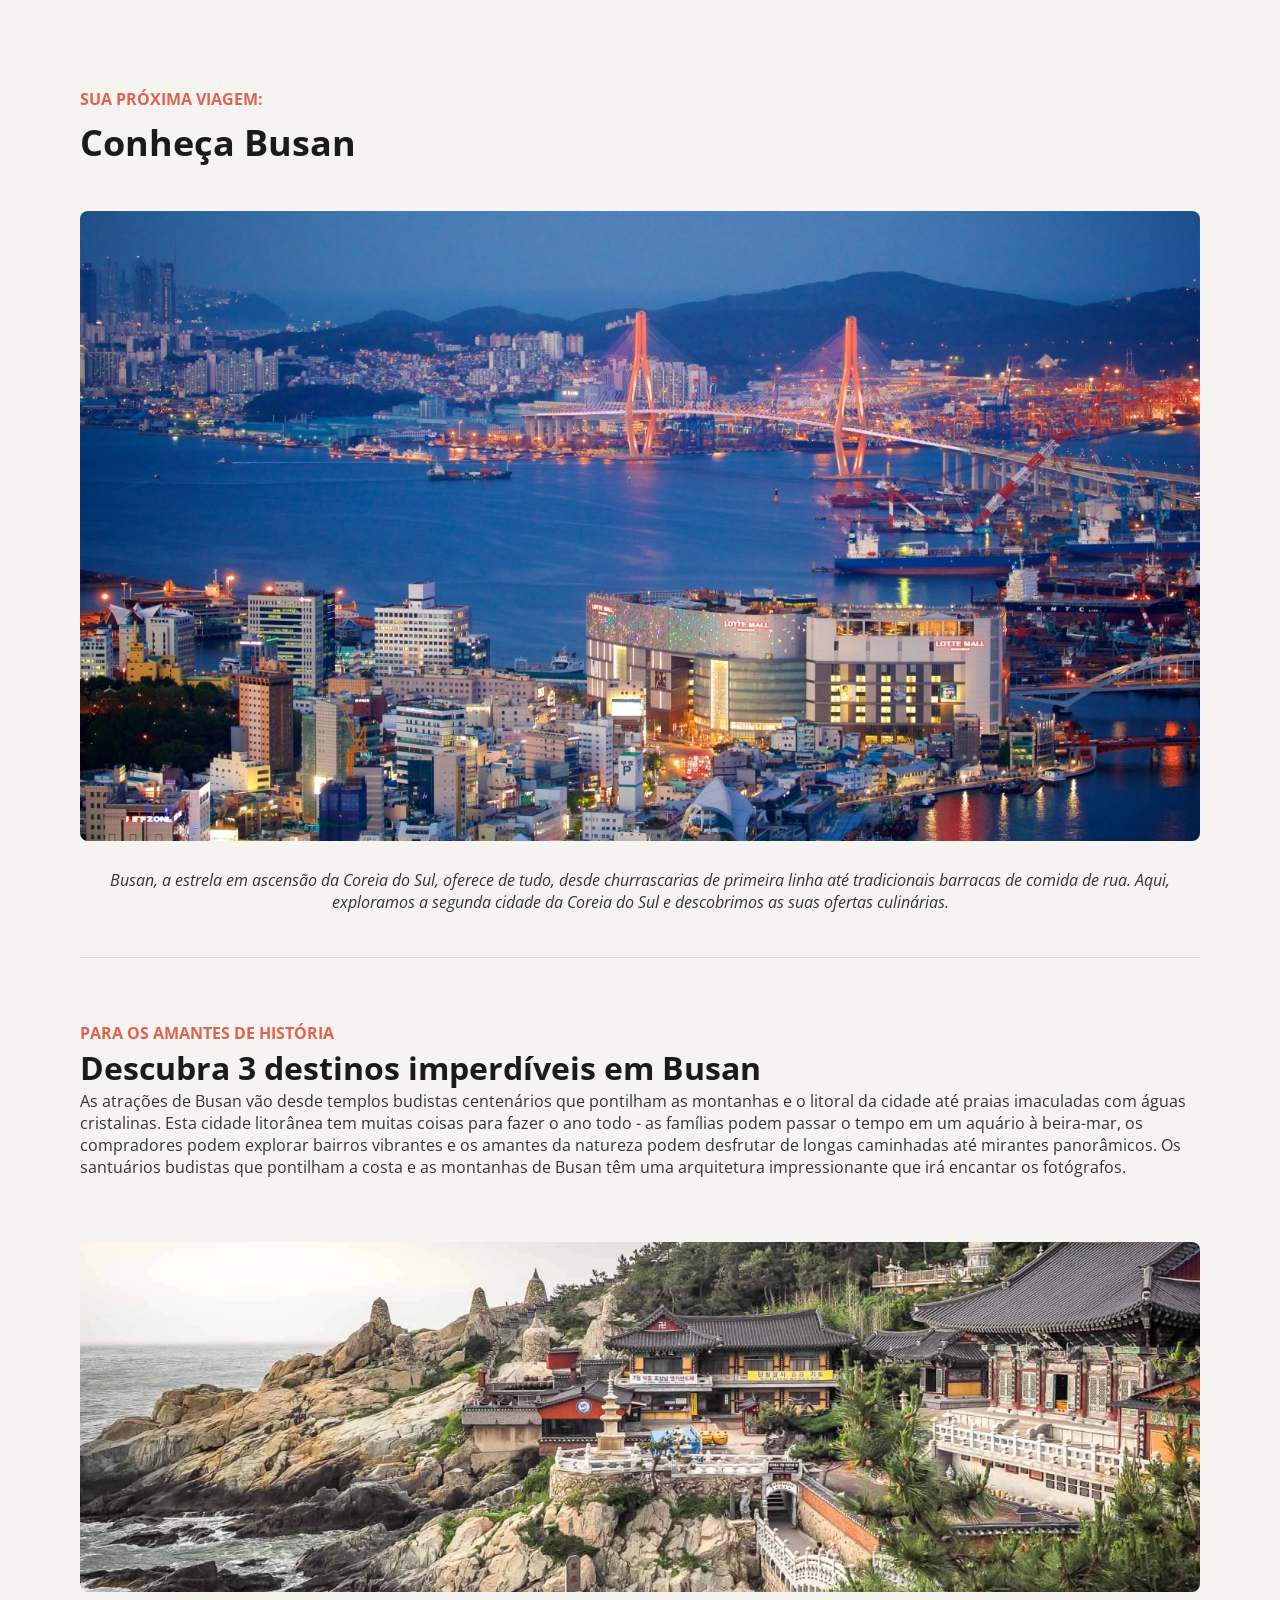
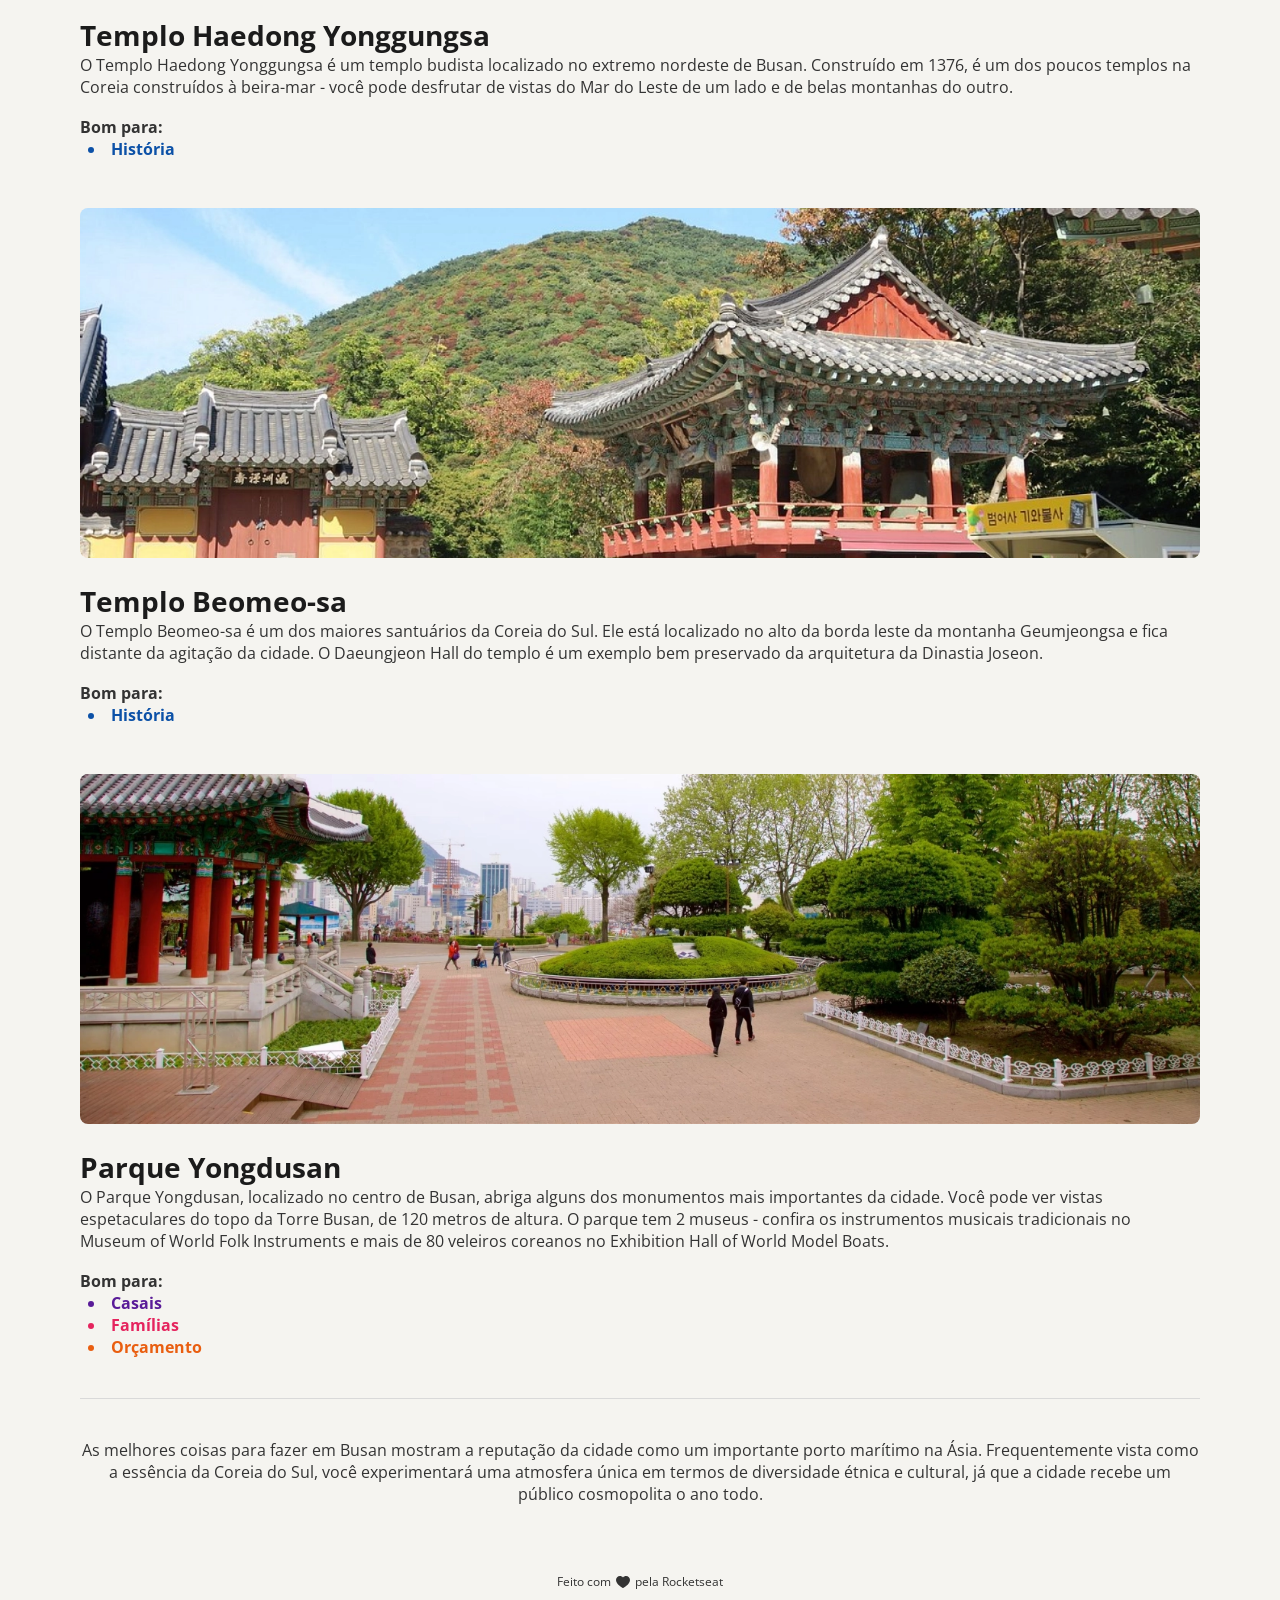
==== commit 102232c5: "apagando alguns espaços em branco" ====
--- a/index.html
+++ b/index.html
@@ -13,7 +13,7 @@
   <link href="https://fonts.googleapis.com/css2?family=Open+Sans:ital,wght@0,300..800;1,300..800&display=swap" rel="stylesheet">
 </head>
 <body>
-  
+
   <main>
     <header>
       <span class="headline">Sua próxima viagem:</span>
@@ -28,7 +28,7 @@
       <div id="conteudo_secundario">
         <span class="headline">Para os amantes de história</span>
         <h2>Descubra 3 destinos imperdíveis em Busan</h2>
-        <p>As atrações de Busan vão desde templos budistas centenários que pontilham as montanhas e o litoral da cidade até praias imaculadas com águas cristalinas. Esta cidade litorânea tem muitas coisas para fazer o ano todo - as famílias podem passar o tempo em um aquário à beira-mar, os compradores podem explorar bairros vibrantes e os amantes da natureza podem desfrutar de longas caminhadas até mirantes panorâmicos.
+        <p>As atrações de Busan vão desde templos budistas centenários que pontilham as montanhas e o litoral da cidade até praias imaculadas com águas cristalinas. Esta cidade litorânea tem muitas coisas para fazer o ano todo - as famílias podem passar o tempo em um aquário à beira-mar, os compradores podem explorar bairros vibrantes e os amantes da natureza podem desfrutar de longas caminhadas até mirantes panorâmicos.
         Os santuários budistas que pontilham a costa e as montanhas de Busan têm uma arquitetura impressionante que irá encantar os fotógrafos.</p>
       </div>
       <section id="conteudo_descritivo">
@@ -36,7 +36,7 @@
           <img class="imagens_cortadas" src="./assets/Image_02.webp" alt="">
           <h3>Templo Haedong Yonggungsa</h3>
           <p>
-            O Templo Haedong Yonggungsa é um templo budista localizado no extremo nordeste de Busan. Construído em 1376, é um dos poucos templos na Coreia construídos à beira-mar – você pode desfrutar de vistas do Mar do Leste de um lado e de belas montanhas do outro. 
+            O Templo Haedong Yonggungsa é um templo budista localizado no extremo nordeste de Busan. Construído em 1376, é um dos poucos templos na Coreia construídos à beira-mar - você pode desfrutar de vistas do Mar do Leste de um lado e de belas montanhas do outro.
             </p>
             <br/>
             <strong>Bom para:</strong>
@@ -60,7 +60,7 @@
           <img class="imagens_cortadas" id="imagem_final" src="./assets/Image_04.webp" alt="">
           <h3>Parque Yongdusan</h3>
           <p>
-            O Parque Yongdusan, localizado no centro de Busan, abriga alguns dos monumentos mais importantes da cidade. Você pode ver vistas espetaculares do topo da Torre Busan, de 120 metros de altura. O parque tem 2 museus – confira os instrumentos musicais tradicionais no Museum of World Folk Instruments e mais de 80 veleiros coreanos no Exhibition Hall of World Model Boats.
+            O Parque Yongdusan, localizado no centro de Busan, abriga alguns dos monumentos mais importantes da cidade. Você pode ver vistas espetaculares do topo da Torre Busan, de 120 metros de altura. O parque tem 2 museus - confira os instrumentos musicais tradicionais no Museum of World Folk Instruments e mais de 80 veleiros coreanos no Exhibition Hall of World Model Boats.
             </p>
             <br/>
             <strong>Bom para:</strong>
@@ -72,7 +72,7 @@
         </div>
       </section>
       <hr>
-      <p>As melhores coisas para fazer em Busan mostram a reputação da cidade como um importante porto marítimo na Ásia. Frequentemente vista como a essência da Coreia do Sul, você experimentará uma atmosfera única em termos de diversidade étnica e cultural, já que a cidade recebe um público cosmopolita o ano todo. </p>
+      <p>As melhores coisas para fazer em Busan mostram a reputação da cidade como um importante porto marítimo na Ásia. Frequentemente vista como a essência da Coreia do Sul, você experimentará uma atmosfera única em termos de diversidade étnica e cultural, já que a cidade recebe um público cosmopolita o ano todo.</p>
     </article>
     <footer>
       <span>Feito com</span>
